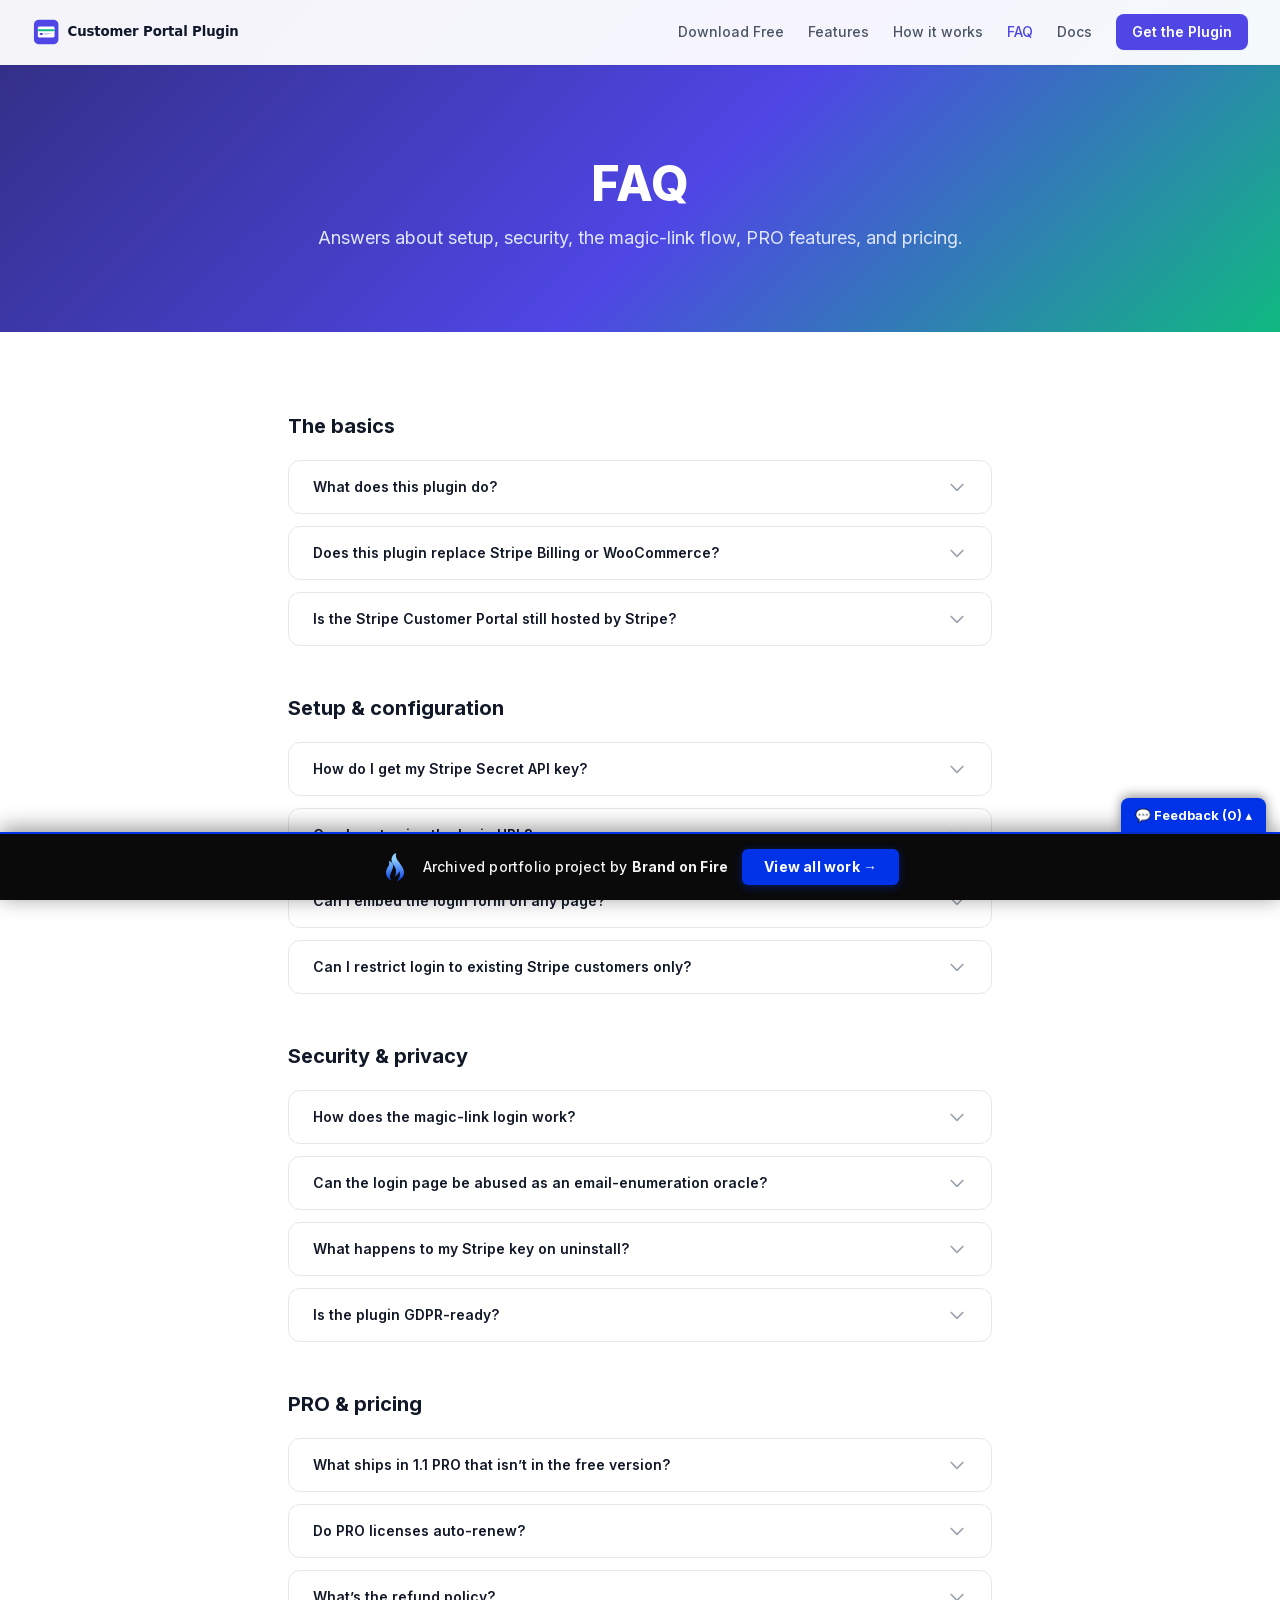
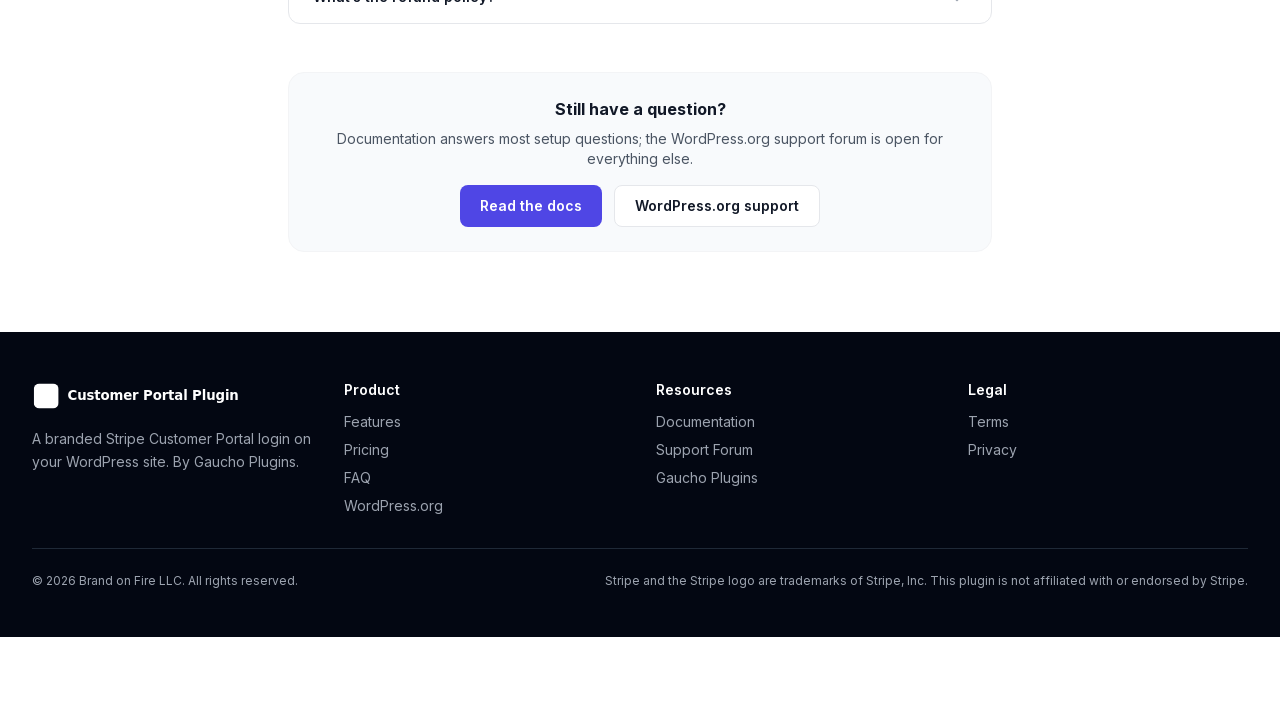
==== faq/index.html @ 132a2828 "Portfolio mirror of customerportalplugin.com — static copy, forms disabled, noindex" ====
<!DOCTYPE html>
<html lang="en">
<head>
    <meta name="robots" content="noindex,nofollow">
    <meta charset="UTF-8">
    <meta name="viewport" content="width=device-width, initial-scale=1.0">
    <title>FAQ &mdash; Login for Stripe Customer Portal</title>
    <meta name="description" content="Common questions about Login for Stripe Customer Portal &mdash; setup, security, the magic-link flow, PRO features, and pricing.">
    <link rel="canonical" href="/customer-portal-plugin/faq/">

    <link rel="icon" type="image/svg+xml" href="../assets/icon.svg">
    <link rel="icon" type="image/png" sizes="32x32" href="../assets/favicon-32.png">
    <link rel="icon" type="image/png" sizes="16x16" href="../assets/favicon-16.png">
    <link rel="apple-touch-icon" sizes="180x180" href="../assets/apple-touch-icon.png">
    <link rel="icon" type="image/png" sizes="192x192" href="../assets/icon-192.png">
    <link href="../assets/fonts/inter.css" rel="stylesheet">
    <script src="../assets/vendor/tailwind.js"></script>
    <script>
        tailwind.config = {
            theme: {
                extend: {
                    fontFamily: { sans: ['Inter', 'system-ui', 'sans-serif'] },
                    colors: {
                        brand:   { 50:'#EEF2FF',100:'#E0E7FF',500:'#6366F1',600:'#4F46E5',700:'#4338CA',800:'#3730A3',900:'#312E81' },
                        accent:  { 500:'#10B981',600:'#059669' },
                        surface: { 50:'#F8FAFC',100:'#F1F5F9',200:'#E2E8F0' }
                    }
                }
            }
        }
    </script>
    <style>
        .gradient-hero { background: linear-gradient(135deg, #312E81 0%, #4F46E5 55%, #10B981 100%); }
        .mono          { font-family: ui-monospace, SFMono-Regular, Menlo, Monaco, Consolas, monospace; }
    </style>

    <script type="application/ld+json">
    {
        "@context": "https://schema.org",
        "@type": "FAQPage",
        "mainEntity": [
            {
                "@type": "Question",
                "name": "What does this plugin do?",
                "acceptedAnswer": { "@type": "Answer", "text": "It adds a branded login page for the Stripe Customer Portal on your WordPress site. Customers enter their email, receive a secure magic-link by email, and are redirected to the Stripe-hosted Customer Portal where they manage subscriptions and payment methods." }
            },
            {
                "@type": "Question",
                "name": "Does this plugin replace Stripe Billing or WooCommerce?",
                "acceptedAnswer": { "@type": "Answer", "text": "No. It adds a WordPress login entry point for the Stripe Customer Portal. Your Stripe products, subscriptions, and billing logic remain in Stripe." }
            },
            {
                "@type": "Question",
                "name": "How do I get my Stripe Secret API key?",
                "acceptedAnswer": { "@type": "Answer", "text": "Log into the Stripe Dashboard, go to Developers → API keys, and copy your Secret key into the plugin settings." }
            },
            {
                "@type": "Question",
                "name": "How does the magic-link login work?",
                "acceptedAnswer": { "@type": "Answer", "text": "Customers enter their email on the login page. The plugin issues a secure token, hashes it before storing, and emails a one-hour login link. Clicking the link verifies the token and hands off to the Stripe-hosted Customer Portal." }
            },
            {
                "@type": "Question",
                "name": "Can I embed the login form on any page?",
                "acceptedAnswer": { "@type": "Answer", "text": "Yes. Use the [login-stripe-customer-portal] shortcode to embed the form anywhere. In 1.1 there is also a [lscp-message] shortcode for inline confirmation messages on a thank-you page." }
            },
            {
                "@type": "Question",
                "name": "Can I restrict login to existing Stripe customers only?",
                "acceptedAnswer": { "@type": "Answer", "text": "Yes. A toggle in settings limits access to existing Stripe customers. With it off (the default) a Stripe customer is auto-created the first time a magic link is redeemed for a new email." }
            },
            {
                "@type": "Question",
                "name": "Is the Stripe Customer Portal still hosted by Stripe?",
                "acceptedAnswer": { "@type": "Answer", "text": "Yes. The plugin provides the login surface on your WordPress site. After authentication, customers are redirected to the Stripe-hosted Customer Portal." }
            }
        ]
    }
    </script>
</head>
<body class="font-sans text-gray-800 bg-white antialiased">

    <!-- Header -->
    <header class="fixed top-0 left-0 right-0 z-50 bg-white/95 backdrop-blur-sm border-b border-gray-100 shadow-sm">
        <nav class="max-w-7xl mx-auto px-4 sm:px-6 lg:px-8">
            <div class="flex items-center justify-between h-16">
                <a href="../" class="flex items-center" aria-label="Customer Portal Plugin home">
                    <img src="../assets/logo.svg" alt="Customer Portal Plugin" class="h-8 w-auto">
                </a>
                <div class="hidden md:flex items-center gap-6">
                    <a href="https://wordpress.org/plugins/login-stripe-customer-portal/" target="_blank" rel="noopener" class="text-sm font-medium text-gray-600 hover:text-brand-600 transition-colors">Download Free</a>
                    <a href="../#features" class="text-sm font-medium text-gray-600 hover:text-brand-600 transition-colors">Features</a>
                    <a href="../#how" class="text-sm font-medium text-gray-600 hover:text-brand-600 transition-colors">How it works</a>
                    <a href="../faq/" class="text-sm font-medium text-brand-600 hover:text-brand-600 transition-colors">FAQ</a>
                    <a href="https://docs.customerportalplugin.com/" target="_blank" rel="noopener" class="text-sm font-medium text-gray-600 hover:text-brand-600 transition-colors">Docs</a>
                    <a href="../pricing/" class="inline-flex items-center px-4 py-2 bg-brand-600 text-white text-sm font-semibold rounded-lg hover:bg-brand-700 transition-colors shadow-sm">Get the Plugin</a>
                </div>
                <button id="mobile-menu-btn" class="md:hidden p-2 text-gray-600 hover:text-brand-600" aria-label="Toggle menu">
                    <svg class="w-6 h-6" fill="none" stroke="currentColor" viewBox="0 0 24 24"><path stroke-linecap="round" stroke-linejoin="round" stroke-width="2" d="M4 6h16M4 12h16M4 18h16"/></svg>
                </button>
            </div>
            <div id="mobile-menu" class="hidden md:hidden pb-4">
                <div class="flex flex-col gap-3">
                    <a href="https://wordpress.org/plugins/login-stripe-customer-portal/" target="_blank" rel="noopener" class="text-sm font-medium text-gray-600 hover:text-brand-600 py-1">Download Free</a>
                    <a href="../#features" class="text-sm font-medium text-gray-600 hover:text-brand-600 py-1">Features</a>
                    <a href="../#how" class="text-sm font-medium text-gray-600 hover:text-brand-600 py-1">How it works</a>
                    <a href="../faq/" class="text-sm font-medium text-brand-600 hover:text-brand-600 py-1">FAQ</a>
                    <a href="https://docs.customerportalplugin.com/" target="_blank" rel="noopener" class="text-sm font-medium text-gray-600 hover:text-brand-600 py-1">Docs</a>
                    <a href="../pricing/" class="inline-flex items-center justify-center px-4 py-2 bg-brand-600 text-white text-sm font-semibold rounded-lg hover:bg-brand-700 transition-colors shadow-sm mt-2">Get the Plugin</a>
                </div>
            </div>
        </nav>
    </header>

    <main>
        <section class="gradient-hero pt-32 pb-16 lg:pt-40 lg:pb-20">
            <div class="max-w-4xl mx-auto px-4 sm:px-6 lg:px-8 text-center">
                <h1 class="text-4xl sm:text-5xl font-extrabold text-white mb-4">FAQ</h1>
                <p class="text-lg text-indigo-100 max-w-2xl mx-auto">Answers about setup, security, the magic-link flow, PRO features, and pricing.</p>
            </div>
        </section>

        <section class="py-16 lg:py-20 bg-white">
            <div class="max-w-3xl mx-auto px-4 sm:px-6 lg:px-8">

                <h2 class="text-xl font-bold text-gray-900 mb-5 mt-0">The basics</h2>
                <div class="space-y-3 mb-12">
                    <details class="group border border-gray-200 rounded-xl overflow-hidden">
                        <summary class="flex items-center justify-between px-6 py-4 cursor-pointer text-sm font-semibold text-gray-900 hover:bg-surface-50 transition-colors">What does this plugin do?<svg class="w-5 h-5 text-gray-400 group-open:rotate-180 transition-transform" fill="none" stroke="currentColor" viewBox="0 0 24 24"><path stroke-linecap="round" stroke-linejoin="round" stroke-width="2" d="M19 9l-7 7-7-7"/></svg></summary>
                        <div class="px-6 pb-4 text-sm text-gray-600 leading-relaxed">It adds a branded login page for the Stripe Customer Portal on your WordPress site. Customers enter their email, receive a secure magic-link by email, and are redirected to the Stripe-hosted Customer Portal where they manage subscriptions and payment methods.</div>
                    </details>
                    <details class="group border border-gray-200 rounded-xl overflow-hidden">
                        <summary class="flex items-center justify-between px-6 py-4 cursor-pointer text-sm font-semibold text-gray-900 hover:bg-surface-50 transition-colors">Does this plugin replace Stripe Billing or WooCommerce?<svg class="w-5 h-5 text-gray-400 group-open:rotate-180 transition-transform" fill="none" stroke="currentColor" viewBox="0 0 24 24"><path stroke-linecap="round" stroke-linejoin="round" stroke-width="2" d="M19 9l-7 7-7-7"/></svg></summary>
                        <div class="px-6 pb-4 text-sm text-gray-600 leading-relaxed">No. It adds a WordPress login entry point for the Stripe Customer Portal. Your Stripe products, subscriptions, and billing logic remain in Stripe.</div>
                    </details>
                    <details class="group border border-gray-200 rounded-xl overflow-hidden">
                        <summary class="flex items-center justify-between px-6 py-4 cursor-pointer text-sm font-semibold text-gray-900 hover:bg-surface-50 transition-colors">Is the Stripe Customer Portal still hosted by Stripe?<svg class="w-5 h-5 text-gray-400 group-open:rotate-180 transition-transform" fill="none" stroke="currentColor" viewBox="0 0 24 24"><path stroke-linecap="round" stroke-linejoin="round" stroke-width="2" d="M19 9l-7 7-7-7"/></svg></summary>
                        <div class="px-6 pb-4 text-sm text-gray-600 leading-relaxed">Yes. The plugin provides the login surface on your WordPress site. After authentication, customers are redirected to the Stripe-hosted Customer Portal to manage billing, subscriptions, and payment methods.</div>
                    </details>
                </div>

                <h2 class="text-xl font-bold text-gray-900 mb-5">Setup &amp; configuration</h2>
                <div class="space-y-3 mb-12">
                    <details class="group border border-gray-200 rounded-xl overflow-hidden">
                        <summary class="flex items-center justify-between px-6 py-4 cursor-pointer text-sm font-semibold text-gray-900 hover:bg-surface-50 transition-colors">How do I get my Stripe Secret API key?<svg class="w-5 h-5 text-gray-400 group-open:rotate-180 transition-transform" fill="none" stroke="currentColor" viewBox="0 0 24 24"><path stroke-linecap="round" stroke-linejoin="round" stroke-width="2" d="M19 9l-7 7-7-7"/></svg></summary>
                        <div class="px-6 pb-4 text-sm text-gray-600 leading-relaxed">Log into your Stripe Dashboard, go to <strong>Developers &rarr; API keys</strong>, and copy your <strong>Secret key</strong>. Paste it into the Stripe Portal settings page in WordPress admin.</div>
                    </details>
                    <details class="group border border-gray-200 rounded-xl overflow-hidden">
                        <summary class="flex items-center justify-between px-6 py-4 cursor-pointer text-sm font-semibold text-gray-900 hover:bg-surface-50 transition-colors">Can I customize the login URL?<svg class="w-5 h-5 text-gray-400 group-open:rotate-180 transition-transform" fill="none" stroke="currentColor" viewBox="0 0 24 24"><path stroke-linecap="round" stroke-linejoin="round" stroke-width="2" d="M19 9l-7 7-7-7"/></svg></summary>
                        <div class="px-6 pb-4 text-sm text-gray-600 leading-relaxed">Yes. The endpoint URL is configurable from the settings page (e.g. <span class="mono text-xs bg-gray-100 px-1.5 py-0.5 rounded">/customer-portal/</span>). The slug is length-capped at 64 characters to keep the rewrite engine fast.</div>
                    </details>
                    <details class="group border border-gray-200 rounded-xl overflow-hidden">
                        <summary class="flex items-center justify-between px-6 py-4 cursor-pointer text-sm font-semibold text-gray-900 hover:bg-surface-50 transition-colors">Can I embed the login form on any page?<svg class="w-5 h-5 text-gray-400 group-open:rotate-180 transition-transform" fill="none" stroke="currentColor" viewBox="0 0 24 24"><path stroke-linecap="round" stroke-linejoin="round" stroke-width="2" d="M19 9l-7 7-7-7"/></svg></summary>
                        <div class="px-6 pb-4 text-sm text-gray-600 leading-relaxed">Yes. Use the shortcode <span class="mono text-xs bg-gray-100 px-1.5 py-0.5 rounded">[login-stripe-customer-portal]</span> on any page or post. In 1.1 you can also drop <span class="mono text-xs bg-gray-100 px-1.5 py-0.5 rounded">[lscp-message]</span> on a dedicated thank-you page to render the inline success/error message there.</div>
                    </details>
                    <details class="group border border-gray-200 rounded-xl overflow-hidden">
                        <summary class="flex items-center justify-between px-6 py-4 cursor-pointer text-sm font-semibold text-gray-900 hover:bg-surface-50 transition-colors">Can I restrict login to existing Stripe customers only?<svg class="w-5 h-5 text-gray-400 group-open:rotate-180 transition-transform" fill="none" stroke="currentColor" viewBox="0 0 24 24"><path stroke-linecap="round" stroke-linejoin="round" stroke-width="2" d="M19 9l-7 7-7-7"/></svg></summary>
                        <div class="px-6 pb-4 text-sm text-gray-600 leading-relaxed">Yes. A toggle in settings limits access to existing Stripe customers. With it off (the default) a Stripe customer is auto-created the first time a magic link is redeemed for a new email &mdash; the settings description states this explicitly so there&rsquo;s no surprise.</div>
                    </details>
                </div>

                <h2 class="text-xl font-bold text-gray-900 mb-5">Security &amp; privacy</h2>
                <div class="space-y-3 mb-12">
                    <details class="group border border-gray-200 rounded-xl overflow-hidden">
                        <summary class="flex items-center justify-between px-6 py-4 cursor-pointer text-sm font-semibold text-gray-900 hover:bg-surface-50 transition-colors">How does the magic-link login work?<svg class="w-5 h-5 text-gray-400 group-open:rotate-180 transition-transform" fill="none" stroke="currentColor" viewBox="0 0 24 24"><path stroke-linecap="round" stroke-linejoin="round" stroke-width="2" d="M19 9l-7 7-7-7"/></svg></summary>
                        <div class="px-6 pb-4 text-sm text-gray-600 leading-relaxed">A customer enters their email. The plugin issues a secure token, hashes it with SHA-256 before storing, and emails a one-hour login link. Clicking the link verifies the token, marks it used, and hands off to the Stripe-hosted Customer Portal.</div>
                    </details>
                    <details class="group border border-gray-200 rounded-xl overflow-hidden">
                        <summary class="flex items-center justify-between px-6 py-4 cursor-pointer text-sm font-semibold text-gray-900 hover:bg-surface-50 transition-colors">Can the login page be abused as an email-enumeration oracle?<svg class="w-5 h-5 text-gray-400 group-open:rotate-180 transition-transform" fill="none" stroke="currentColor" viewBox="0 0 24 24"><path stroke-linecap="round" stroke-linejoin="round" stroke-width="2" d="M19 9l-7 7-7-7"/></svg></summary>
                        <div class="px-6 pb-4 text-sm text-gray-600 leading-relaxed">No. The form response is constant for valid, invalid, and unknown email addresses, and the wording is mode-aware (it doesn&rsquo;t falsely imply existence). A per-email + per-IP rate limiter (5 requests / 10 minutes) further blocks scraping attempts.</div>
                    </details>
                    <details class="group border border-gray-200 rounded-xl overflow-hidden">
                        <summary class="flex items-center justify-between px-6 py-4 cursor-pointer text-sm font-semibold text-gray-900 hover:bg-surface-50 transition-colors">What happens to my Stripe key on uninstall?<svg class="w-5 h-5 text-gray-400 group-open:rotate-180 transition-transform" fill="none" stroke="currentColor" viewBox="0 0 24 24"><path stroke-linecap="round" stroke-linejoin="round" stroke-width="2" d="M19 9l-7 7-7-7"/></svg></summary>
                        <div class="px-6 pb-4 text-sm text-gray-600 leading-relaxed">Uninstalling cleans up every plugin option and transient. Your Stripe Secret Key does not linger in <span class="mono text-xs bg-gray-100 px-1.5 py-0.5 rounded">wp_options</span> after the plugin is removed.</div>
                    </details>
                    <details class="group border border-gray-200 rounded-xl overflow-hidden">
                        <summary class="flex items-center justify-between px-6 py-4 cursor-pointer text-sm font-semibold text-gray-900 hover:bg-surface-50 transition-colors">Is the plugin GDPR-ready?<svg class="w-5 h-5 text-gray-400 group-open:rotate-180 transition-transform" fill="none" stroke="currentColor" viewBox="0 0 24 24"><path stroke-linecap="round" stroke-linejoin="round" stroke-width="2" d="M19 9l-7 7-7-7"/></svg></summary>
                        <div class="px-6 pb-4 text-sm text-gray-600 leading-relaxed">The plugin registers a personal-data exporter and eraser with WordPress Privacy Tools (Tools &rarr; Export Personal Data / Erase Personal Data), so subject-access and deletion requests can be fulfilled through the standard WordPress flow.</div>
                    </details>
                </div>

                <h2 class="text-xl font-bold text-gray-900 mb-5">PRO &amp; pricing</h2>
                <div class="space-y-3 mb-12">
                    <details class="group border border-gray-200 rounded-xl overflow-hidden">
                        <summary class="flex items-center justify-between px-6 py-4 cursor-pointer text-sm font-semibold text-gray-900 hover:bg-surface-50 transition-colors">What ships in 1.1 PRO that isn&rsquo;t in the free version?<svg class="w-5 h-5 text-gray-400 group-open:rotate-180 transition-transform" fill="none" stroke="currentColor" viewBox="0 0 24 24"><path stroke-linecap="round" stroke-linejoin="round" stroke-width="2" d="M19 9l-7 7-7-7"/></svg></summary>
                        <div class="px-6 pb-4 text-sm text-gray-600 leading-relaxed">PRO 1.1 unlocks: branded magic-link email templates (6 designs), the login-form styler with template library, WooCommerce / MemberPress / LearnDash integration ("Manage Billing" buttons + WP-user &harr; Stripe-customer bridge), a Stripe-webhook listener with rules-based WordPress role automation, multi-Stripe-account support, and agency white-label.</div>
                    </details>
                    <details class="group border border-gray-200 rounded-xl overflow-hidden">
                        <summary class="flex items-center justify-between px-6 py-4 cursor-pointer text-sm font-semibold text-gray-900 hover:bg-surface-50 transition-colors">Do PRO licenses auto-renew?<svg class="w-5 h-5 text-gray-400 group-open:rotate-180 transition-transform" fill="none" stroke="currentColor" viewBox="0 0 24 24"><path stroke-linecap="round" stroke-linejoin="round" stroke-width="2" d="M19 9l-7 7-7-7"/></svg></summary>
                        <div class="px-6 pb-4 text-sm text-gray-600 leading-relaxed">Yes &mdash; PRO is annual and auto-renews through Freemius. Cancel renewal any time from your Freemius account; the plugin keeps working until the end of the paid term.</div>
                    </details>
                    <details class="group border border-gray-200 rounded-xl overflow-hidden">
                        <summary class="flex items-center justify-between px-6 py-4 cursor-pointer text-sm font-semibold text-gray-900 hover:bg-surface-50 transition-colors">What&rsquo;s the refund policy?<svg class="w-5 h-5 text-gray-400 group-open:rotate-180 transition-transform" fill="none" stroke="currentColor" viewBox="0 0 24 24"><path stroke-linecap="round" stroke-linejoin="round" stroke-width="2" d="M19 9l-7 7-7-7"/></svg></summary>
                        <div class="px-6 pb-4 text-sm text-gray-600 leading-relaxed">30 days, no questions asked. Email support and reference your Freemius order; the refund goes back to the payment method used.</div>
                    </details>
                </div>

                <div class="mt-12 p-6 bg-surface-50 rounded-2xl border border-gray-100 text-center">
                    <h3 class="text-base font-bold text-gray-900 mb-2">Still have a question?</h3>
                    <p class="text-sm text-gray-600 mb-4">Documentation answers most setup questions; the WordPress.org support forum is open for everything else.</p>
                    <div class="flex flex-col sm:flex-row justify-center gap-3">
                        <a href="https://docs.customerportalplugin.com/" target="_blank" rel="noopener" class="inline-flex items-center justify-center px-5 py-2.5 bg-brand-600 text-white text-sm font-semibold rounded-lg hover:bg-brand-700 transition-colors">Read the docs</a>
                        <a href="https://wordpress.org/support/plugin/login-stripe-customer-portal/" target="_blank" rel="noopener" class="inline-flex items-center justify-center px-5 py-2.5 bg-white text-gray-900 text-sm font-semibold rounded-lg border border-gray-200 hover:bg-gray-50 transition-colors">WordPress.org support</a>
                    </div>
                </div>
            </div>
        </section>
    </main>

    <!-- Footer -->
    <footer class="bg-gray-950 text-gray-400 py-12">
        <div class="max-w-7xl mx-auto px-4 sm:px-6 lg:px-8">
            <div class="grid md:grid-cols-4 gap-8 mb-8">
                <div>
                    <div class="flex items-center mb-4">
                        <img src="../assets/logo.svg" alt="Login for Stripe Customer Portal" class="h-8 w-auto brightness-0 invert">
                    </div>
                    <p class="text-sm leading-relaxed">A branded Stripe Customer Portal login on your WordPress site. By Gaucho Plugins.</p>
                </div>
                <div>
                    <h4 class="text-white font-semibold text-sm mb-3">Product</h4>
                    <ul class="space-y-2 text-sm">
                        <li><a href="../#features" class="hover:text-white transition-colors">Features</a></li>
                        <li><a href="../pricing/" class="hover:text-white transition-colors">Pricing</a></li>
                        <li><a href="./" class="hover:text-white transition-colors">FAQ</a></li>
                        <li><a href="https://wordpress.org/plugins/login-stripe-customer-portal/" target="_blank" rel="noopener" class="hover:text-white transition-colors">WordPress.org</a></li>
                    </ul>
                </div>
                <div>
                    <h4 class="text-white font-semibold text-sm mb-3">Resources</h4>
                    <ul class="space-y-2 text-sm">
                        <li><a href="https://docs.customerportalplugin.com/" target="_blank" rel="noopener" class="hover:text-white transition-colors">Documentation</a></li>
                        <li><a href="https://wordpress.org/support/plugin/login-stripe-customer-portal/" target="_blank" rel="noopener" class="hover:text-white transition-colors">Support Forum</a></li>
                        <li><a href="https://gauchoplugins.com" target="_blank" rel="noopener" class="hover:text-white transition-colors">Gaucho Plugins</a></li>
                    </ul>
                </div>
                <div>
                    <h4 class="text-white font-semibold text-sm mb-3">Legal</h4>
                    <ul class="space-y-2 text-sm">
                        <li><a href="../terms/" class="hover:text-white transition-colors">Terms</a></li>
                        <li><a href="../privacy/" class="hover:text-white transition-colors">Privacy</a></li>
                    </ul>
                </div>
            </div>
            <div class="border-t border-gray-800 pt-6 flex flex-col sm:flex-row justify-between gap-3 text-xs">
                <p>&copy; <span class="js-yr">2026</span> Brand on Fire LLC. All rights reserved.</p>
                <p>Stripe and the Stripe logo are trademarks of Stripe, Inc. This plugin is not affiliated with or endorsed by Stripe.</p>
            </div>
        </div>
    </footer>

    <script>
        document.getElementById('mobile-menu-btn').addEventListener('click', function() {
            document.getElementById('mobile-menu').classList.toggle('hidden');
        });
    </script>
<script>document.querySelectorAll(".js-yr").forEach(function(e){e.textContent=new Date().getFullYear();});</script>
<!-- bof-portfolio-bar --><a href="https://brandonfire.com/portfolio/" id="bof-portfolio-bar" rel="noopener" style="position:fixed;left:0;right:0;bottom:0;z-index:2147483647;display:flex;align-items:center;justify-content:center;gap:14px;flex-wrap:wrap;background:#0a0a0a;color:#ffffff !important;font-family:Inter,-apple-system,BlinkMacSystemFont,'Segoe UI',Roboto,Helvetica,Arial,sans-serif;font-size:14px;font-weight:500;line-height:1;letter-spacing:.2px;padding:15px 18px;text-decoration:none !important;box-shadow:0 -3px 22px rgba(0,0,0,.45);border-top:2px solid #0033e7;box-sizing:border-box;"><img src="[data-uri]" alt="" width="28" height="28" style="display:block;flex:0 0 auto;width:28px;height:28px;"><span style="opacity:.95;color:#fff;">Archived portfolio project by <strong style="font-weight:700;color:#fff;">Brand&nbsp;on&nbsp;Fire</strong></span><span style="background:#0033e7;color:#fff;padding:11px 22px;border-radius:6px;font-weight:700;font-size:14px;white-space:nowrap;box-shadow:0 2px 10px rgba(0,51,231,.4);">View&nbsp;all&nbsp;work&nbsp;&rarr;</span></a><script>(function(){function p(){var b=document.getElementById("bof-portfolio-bar");if(b&&document.body)document.body.style.setProperty("padding-bottom",b.offsetHeight+"px","important");}if(document.readyState!=="loading")p();else document.addEventListener("DOMContentLoaded",p);window.addEventListener("resize",p);})();</script><script>/* Brand on Fire portfolio feedback collector. One shared origin (brand-on-fire.github.io) => one shared
   localStorage; every comment is stamped with the site + page. Shadow DOM so the host site's CSS / its
   pointer-events:none form-disable can't touch it. Shows this site's prior comments at the bottom, with a
   ✓ on ones Claude resolved (read from /portfolio/resolved.json). "Export all" copies everything. */
(function () {
  var K = 'bof_feedback', D = document;
  if (D.getElementById('bof-fb-host')) return;
  function L() { try { return JSON.parse(localStorage.getItem(K)) || []; } catch (e) { return []; } }
  function SV(a) { try { localStorage.setItem(K, JSON.stringify(a)); } catch (e) {} }
  function slug() { var p = location.pathname.split('/').filter(Boolean); return p[0] || '(home)'; }
  function pagePath() { var p = location.pathname.split('/').filter(Boolean); return '/' + p.slice(1).join('/') + (p.length > 1 ? '/' : ''); }
  function ckey(c) { return c.site + '|' + (c.text || '').trim().toLowerCase(); }
  function draftKey() { return 'bof_fb_draft'; }
  function barH() { var b = D.getElementById('bof-portfolio-bar'); return b ? b.offsetHeight : 0; }
  function counts() { var a = L(), s = slug(); return { here: a.filter(function (c) { return c.site === s; }).length, total: a.length }; }
  function sync() { try { fetch('http://localhost:8799/sync', { method: 'POST', headers: { 'Content-Type': 'text/plain' }, body: JSON.stringify(L()), keepalive: true }).catch(function () {}); } catch (e) {} }
  var open = localStorage.getItem('bof_fb_open') === '1', RESOLVED = {};

  var host = D.createElement('div'); host.id = 'bof-fb-host';
  host.style.cssText = 'all:initial;position:fixed;left:0;right:0;bottom:0;z-index:2147483647;pointer-events:none';
  var R = host.attachShadow({ mode: 'open' });
  R.innerHTML =
    '<style>' +
    ':host{all:initial}div,textarea,button,span,b,ul,li{box-sizing:border-box;font-family:Inter,system-ui,-apple-system,"Segoe UI",Arial,sans-serif;margin:0}' +
    '.tog{position:fixed;right:14px;background:#0033e7;color:#fff;font-weight:700;font-size:13px;padding:9px 14px;border-radius:8px 8px 0 0;cursor:pointer;box-shadow:0 -2px 12px rgba(0,0,0,.45);pointer-events:auto;user-select:none}' +
    '.pan{position:fixed;left:0;right:0;background:#0a0a0a;border-top:2px solid #0033e7;max-height:300px;padding:8px 12px 10px;display:none;pointer-events:auto;overflow:auto}' +
    '.pan.open{display:block}' +
    '.hd{display:flex;align-items:center;gap:8px;color:#fff;font-size:12.5px;margin-bottom:6px}.hd b{color:#8bccff}.hd .pg{color:#9aa3b2}' +
    'textarea{display:block;width:100%;height:60px;background:#16181d;color:#fff;border:1px solid #2a2d35;border-radius:6px;padding:8px;font-size:13px;line-height:1.4;resize:none;pointer-events:auto;-webkit-user-select:text;user-select:text;outline:none}textarea:focus{border-color:#0033e7}' +
    '.row{display:flex;gap:8px;align-items:center;margin-top:7px}' +
    'button{border:0;border-radius:6px;padding:8px 14px;font-weight:700;font-size:13px;cursor:pointer;pointer-events:auto}' +
    '.save{background:#0033e7;color:#fff}.exp{background:#16181d;color:#8bccff;border:1px solid #2a2d35}.undo{background:transparent;color:#888;font-weight:600;font-size:12px;padding:6px}' +
    '.st{color:#9aa3b2;font-size:12px;margin-left:auto}' +
    '.list{margin-top:9px;border-top:1px solid #20222c;padding-top:7px}' +
    '.list .lt{color:#7a8290;font-size:11.5px;font-weight:700;text-transform:uppercase;letter-spacing:.4px;margin-bottom:5px}' +
    '.list li{list-style:none;display:flex;gap:7px;align-items:flex-start;color:#cfd4dc;font-size:12.5px;line-height:1.4;padding:4px 0;border-bottom:1px solid #16181d}' +
    '.list li .ic{flex:0 0 auto;font-size:12px;width:14px}.list li.done{color:#7fce8a}.list li .ic.r{color:#36c24a}.list li .ic.p{color:#9aa3b2}' +
    '</style>' +
    '<div class="tog" id="tog"></div>' +
    '<div class="pan" id="pan">' +
    '<div class="hd">Commenting on <b id="site"></b><span class="pg" id="pg"></span></div>' +
    '<textarea id="ta" placeholder="Type feedback for THIS page, then Save…"></textarea>' +
    '<div class="row"><button class="save" id="save">Save</button><button class="undo" id="undo">Undo last</button><button class="exp" id="exp">Export all</button><span class="st" id="st"></span></div>' +
    '<div class="list" id="list" style="display:none"><div class="lt" id="lt"></div><ul id="ul"></ul></div>' +
    '</div>';
  D.body.appendChild(host);

  var tog = R.getElementById('tog'), pan = R.getElementById('pan'), ta = R.getElementById('ta');
  R.getElementById('site').textContent = slug(); R.getElementById('pg').textContent = pagePath();
  ta.value = localStorage.getItem(draftKey()) || '';
  ta.addEventListener('input', function () { localStorage.setItem(draftKey(), ta.value); });

  function renderList() {
    var s = slug(), mine = L().filter(function (c) { return c.site === s; });
    var box = R.getElementById('list'), ul = R.getElementById('ul'), lt = R.getElementById('lt');
    if (!mine.length) { box.style.display = 'none'; return; }
    box.style.display = 'block';
    lt.textContent = 'Your comments on ' + s + ' (' + mine.length + ')';
    ul.innerHTML = '';
    mine.forEach(function (c) {
      var done = !!RESOLVED[ckey(c)];
      var li = D.createElement('li'); if (done) li.className = 'done';
      li.innerHTML = '<span class="ic ' + (done ? 'r' : 'p') + '">' + (done ? '✓' : '•') + '</span><span>' + c.text.replace(/[<>&]/g, '') + (done ? '  <i style="color:#7fce8a;font-style:normal">— resolved</i>' : '') + '</span>';
      ul.appendChild(li);
    });
  }
  function refresh() {
    var h = barH(), c = counts();
    pan.style.bottom = h + 'px'; pan.classList.toggle('open', open);
    tog.style.bottom = (open ? Math.min(pan.offsetHeight || 200, 300) + h : h) + 'px';
    tog.textContent = '💬 Feedback (' + c.total + ') ' + (open ? '▾' : '▴');
    R.getElementById('st').textContent = c.here + ' on this site · ' + c.total + ' total';
    renderList();
  }
  tog.addEventListener('click', function () { open = !open; localStorage.setItem('bof_fb_open', open ? '1' : '0'); refresh(); if (open) setTimeout(function () { ta.focus(); }, 0); });
  R.getElementById('save').addEventListener('click', function () {
    var t = ta.value.trim(); if (!t) return;
    var a = L(); a.push({ site: slug(), page: location.pathname, text: t, ts: new Date().toISOString() }); SV(a);
    ta.value = ''; localStorage.removeItem(draftKey()); refresh(); sync();
    var b = R.getElementById('save'); b.textContent = 'Saved ✓ ' + slug(); setTimeout(function () { b.textContent = 'Save'; }, 1100);
  });
  R.getElementById('undo').addEventListener('click', function () { var a = L(); if (!a.length) return; a.pop(); SV(a); refresh(); sync(); });
  R.getElementById('exp').addEventListener('click', function () {
    var a = L(); if (!a.length) { alert('No comments saved yet.'); return; }
    var txt = 'PORTFOLIO FEEDBACK (' + a.length + ' comments)\n\n' + a.map(function (c) { return '[' + c.site + c.page + ']\n' + c.text; }).join('\n\n');
    if (navigator.clipboard && navigator.clipboard.writeText) navigator.clipboard.writeText(txt).then(function () { alert('Copied ' + a.length + ' comments — paste to Claude.'); }, function () { window.prompt('Copy all (Cmd+C):', txt); });
    else window.prompt('Copy all (Cmd+C):', txt);
  });
  // load Claude's resolved-comment list (cross-path same origin) so resolved items show a ✓
  fetch('/portfolio/resolved.json', { cache: 'no-store' }).then(function (r) { return r.ok ? r.json() : []; }).then(function (arr) {
    (arr || []).forEach(function (k) { RESOLVED[String(k).toLowerCase()] = 1; }); renderList();
  }).catch(function () {});
  window.addEventListener('resize', refresh);
  if (D.readyState !== 'loading') { refresh(); sync(); } else D.addEventListener('DOMContentLoaded', function () { refresh(); sync(); });
})();
</script><!-- /bof-portfolio-bar --></body>
</html>
---- assets/fonts/inter.css ----
/* latin-ext */
@font-face {
  font-family: 'Inter';
  font-style: normal;
  font-weight: 400;
  font-display: swap;
  src: url(inter-UcC73FwrK3iLTeHuS_nVMrMxCp50SjIa25L7W0Q5n-wU.woff2) format('woff2');
  unicode-range: U+0100-02BA, U+02BD-02C5, U+02C7-02CC, U+02CE-02D7, U+02DD-02FF, U+0304, U+0308, U+0329, U+1D00-1DBF, U+1E00-1E9F, U+1EF2-1EFF, U+2020, U+20A0-20AB, U+20AD-20C0, U+2113, U+2C60-2C7F, U+A720-A7FF;
}
/* latin */
@font-face {
  font-family: 'Inter';
  font-style: normal;
  font-weight: 400;
  font-display: swap;
  src: url(inter-UcC73FwrK3iLTeHuS_nVMrMxCp50SjIa1ZL7W0Q5nw.woff2) format('woff2');
  unicode-range: U+0000-00FF, U+0131, U+0152-0153, U+02BB-02BC, U+02C6, U+02DA, U+02DC, U+0304, U+0308, U+0329, U+2000-206F, U+20AC, U+2122, U+2191, U+2193, U+2212, U+2215, U+FEFF, U+FFFD;
}
/* latin-ext */
@font-face {
  font-family: 'Inter';
  font-style: normal;
  font-weight: 500;
  font-display: swap;
  src: url(inter-UcC73FwrK3iLTeHuS_nVMrMxCp50SjIa25L7W0Q5n-wU.woff2) format('woff2');
  unicode-range: U+0100-02BA, U+02BD-02C5, U+02C7-02CC, U+02CE-02D7, U+02DD-02FF, U+0304, U+0308, U+0329, U+1D00-1DBF, U+1E00-1E9F, U+1EF2-1EFF, U+2020, U+20A0-20AB, U+20AD-20C0, U+2113, U+2C60-2C7F, U+A720-A7FF;
}
/* latin */
@font-face {
  font-family: 'Inter';
  font-style: normal;
  font-weight: 500;
  font-display: swap;
  src: url(inter-UcC73FwrK3iLTeHuS_nVMrMxCp50SjIa1ZL7W0Q5nw.woff2) format('woff2');
  unicode-range: U+0000-00FF, U+0131, U+0152-0153, U+02BB-02BC, U+02C6, U+02DA, U+02DC, U+0304, U+0308, U+0329, U+2000-206F, U+20AC, U+2122, U+2191, U+2193, U+2212, U+2215, U+FEFF, U+FFFD;
}
/* latin-ext */
@font-face {
  font-family: 'Inter';
  font-style: normal;
  font-weight: 600;
  font-display: swap;
  src: url(inter-UcC73FwrK3iLTeHuS_nVMrMxCp50SjIa25L7W0Q5n-wU.woff2) format('woff2');
  unicode-range: U+0100-02BA, U+02BD-02C5, U+02C7-02CC, U+02CE-02D7, U+02DD-02FF, U+0304, U+0308, U+0329, U+1D00-1DBF, U+1E00-1E9F, U+1EF2-1EFF, U+2020, U+20A0-20AB, U+20AD-20C0, U+2113, U+2C60-2C7F, U+A720-A7FF;
}
/* latin */
@font-face {
  font-family: 'Inter';
  font-style: normal;
  font-weight: 600;
  font-display: swap;
  src: url(inter-UcC73FwrK3iLTeHuS_nVMrMxCp50SjIa1ZL7W0Q5nw.woff2) format('woff2');
  unicode-range: U+0000-00FF, U+0131, U+0152-0153, U+02BB-02BC, U+02C6, U+02DA, U+02DC, U+0304, U+0308, U+0329, U+2000-206F, U+20AC, U+2122, U+2191, U+2193, U+2212, U+2215, U+FEFF, U+FFFD;
}
/* latin-ext */
@font-face {
  font-family: 'Inter';
  font-style: normal;
  font-weight: 700;
  font-display: swap;
  src: url(inter-UcC73FwrK3iLTeHuS_nVMrMxCp50SjIa25L7W0Q5n-wU.woff2) format('woff2');
  unicode-range: U+0100-02BA, U+02BD-02C5, U+02C7-02CC, U+02CE-02D7, U+02DD-02FF, U+0304, U+0308, U+0329, U+1D00-1DBF, U+1E00-1E9F, U+1EF2-1EFF, U+2020, U+20A0-20AB, U+20AD-20C0, U+2113, U+2C60-2C7F, U+A720-A7FF;
}
/* latin */
@font-face {
  font-family: 'Inter';
  font-style: normal;
  font-weight: 700;
  font-display: swap;
  src: url(inter-UcC73FwrK3iLTeHuS_nVMrMxCp50SjIa1ZL7W0Q5nw.woff2) format('woff2');
  unicode-range: U+0000-00FF, U+0131, U+0152-0153, U+02BB-02BC, U+02C6, U+02DA, U+02DC, U+0304, U+0308, U+0329, U+2000-206F, U+20AC, U+2122, U+2191, U+2193, U+2212, U+2215, U+FEFF, U+FFFD;
}
/* latin-ext */
@font-face {
  font-family: 'Inter';
  font-style: normal;
  font-weight: 800;
  font-display: swap;
  src: url(inter-UcC73FwrK3iLTeHuS_nVMrMxCp50SjIa25L7W0Q5n-wU.woff2) format('woff2');
  unicode-range: U+0100-02BA, U+02BD-02C5, U+02C7-02CC, U+02CE-02D7, U+02DD-02FF, U+0304, U+0308, U+0329, U+1D00-1DBF, U+1E00-1E9F, U+1EF2-1EFF, U+2020, U+20A0-20AB, U+20AD-20C0, U+2113, U+2C60-2C7F, U+A720-A7FF;
}
/* latin */
@font-face {
  font-family: 'Inter';
  font-style: normal;
  font-weight: 800;
  font-display: swap;
  src: url(inter-UcC73FwrK3iLTeHuS_nVMrMxCp50SjIa1ZL7W0Q5nw.woff2) format('woff2');
  unicode-range: U+0000-00FF, U+0131, U+0152-0153, U+02BB-02BC, U+02C6, U+02DA, U+02DC, U+0304, U+0308, U+0329, U+2000-206F, U+20AC, U+2122, U+2191, U+2193, U+2212, U+2215, U+FEFF, U+FFFD;
}
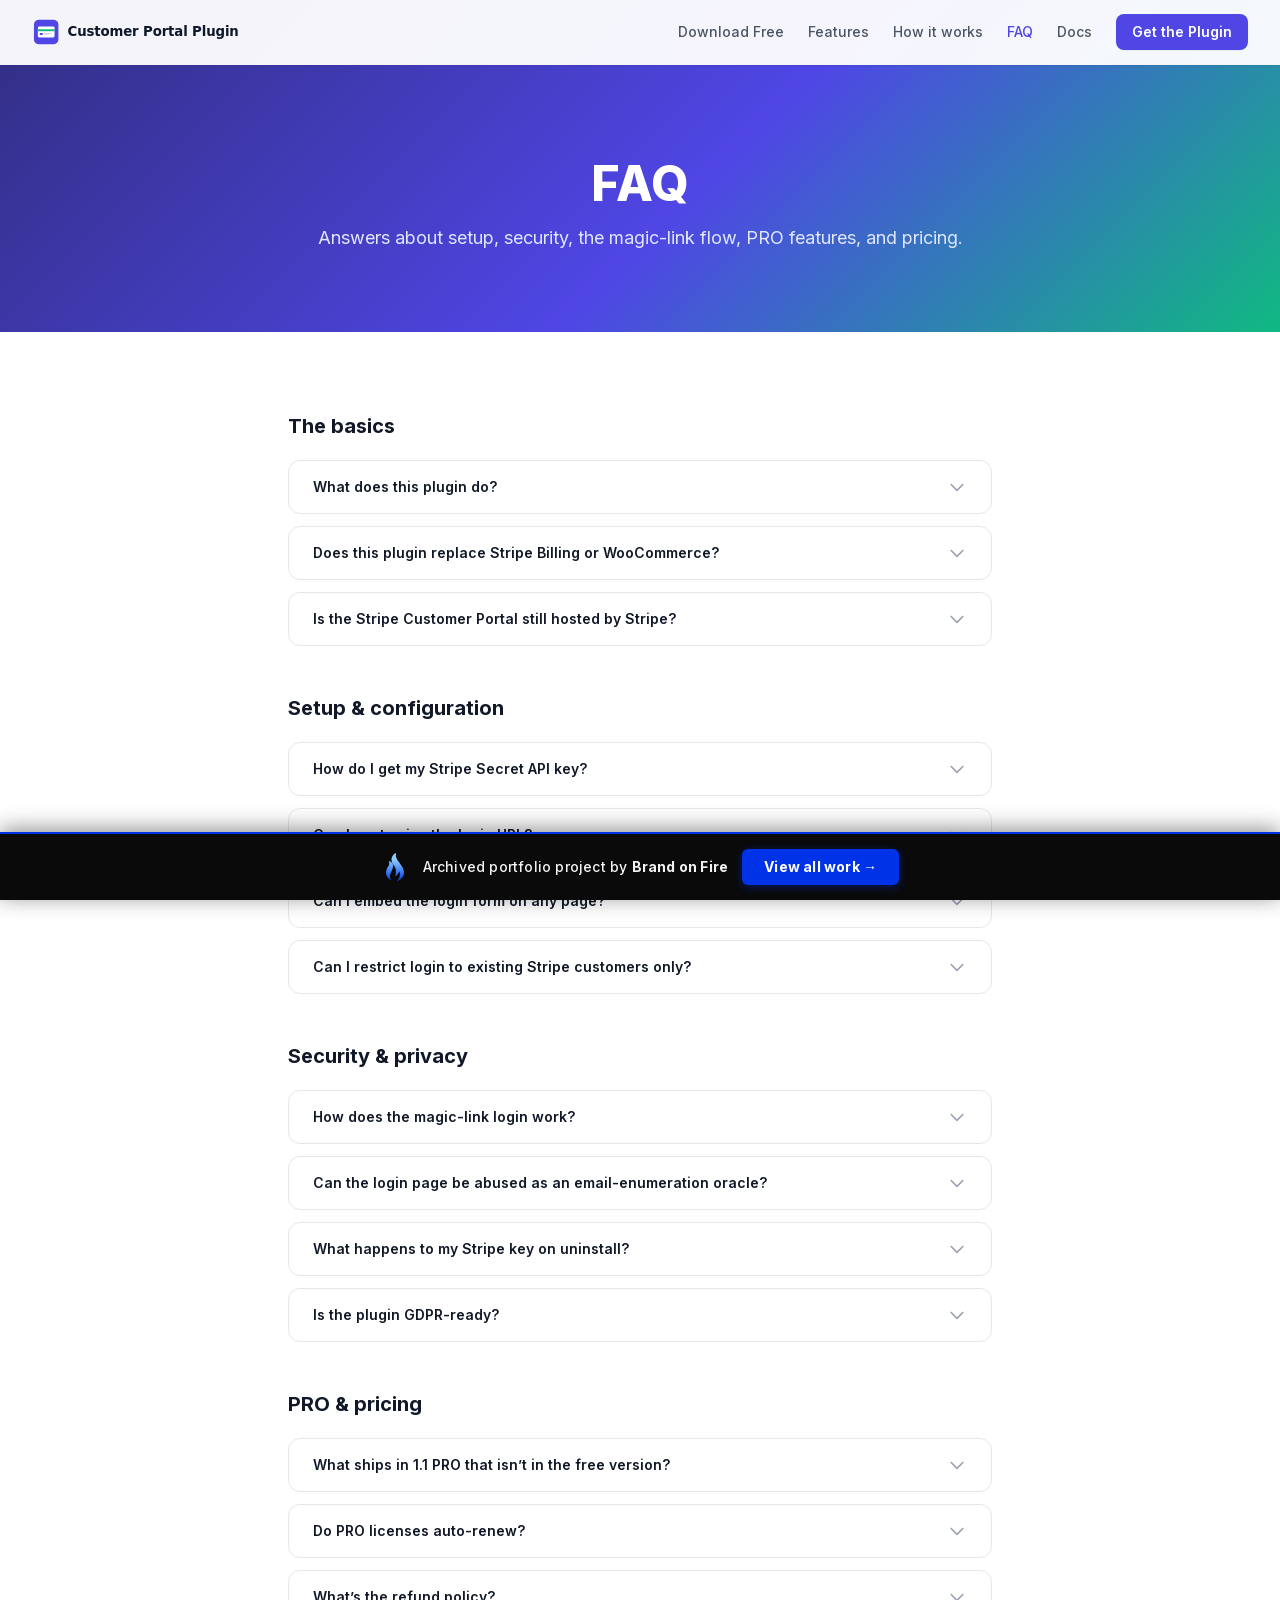
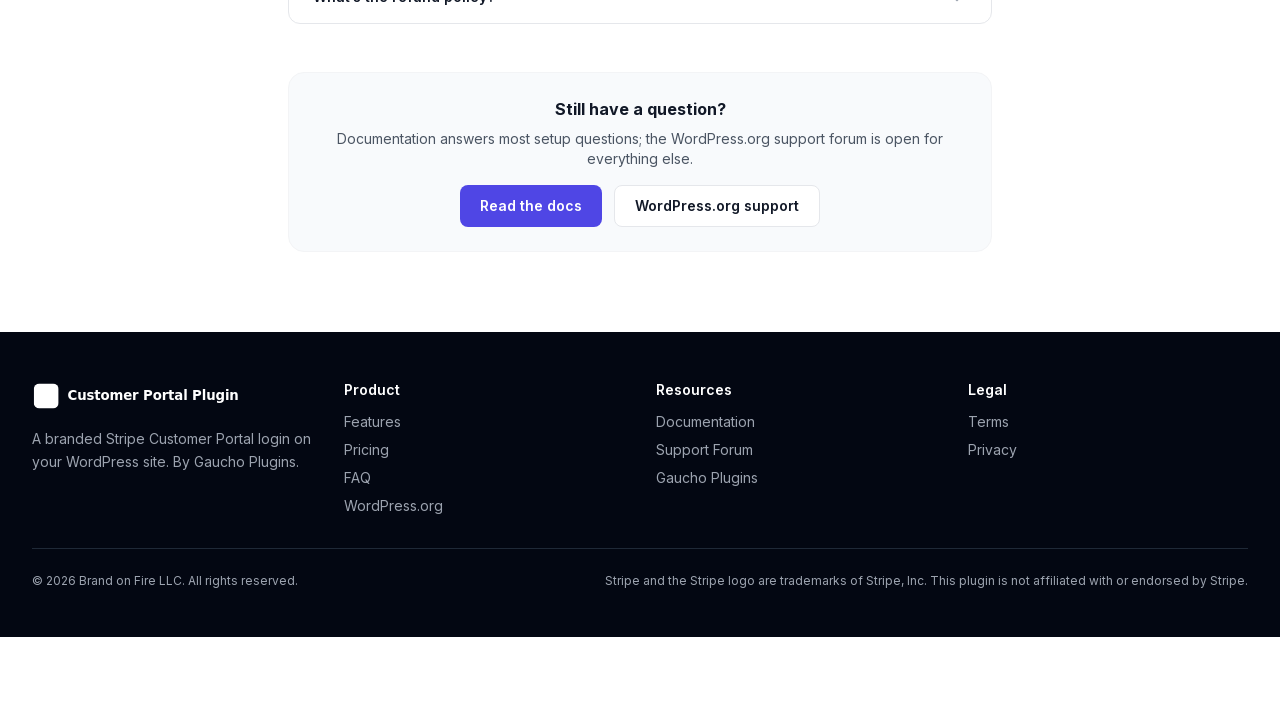
==== commit 79f8bbb5: "Remove the portfolio commenting widget The feedback/commenting collector was an injected shadow-DOM " ====
--- a/faq/index.html
+++ b/faq/index.html
@@ -6,7 +6,7 @@
     <meta name="viewport" content="width=device-width, initial-scale=1.0">
     <title>FAQ &mdash; Login for Stripe Customer Portal</title>
     <meta name="description" content="Common questions about Login for Stripe Customer Portal &mdash; setup, security, the magic-link flow, PRO features, and pricing.">
-    <link rel="canonical" href="/customer-portal-plugin/faq/">
+    
 
     <link rel="icon" type="image/svg+xml" href="../assets/icon.svg">
     <link rel="icon" type="image/png" sizes="32x32" href="../assets/favicon-32.png">
@@ -255,100 +255,5 @@
         });
     </script>
 <script>document.querySelectorAll(".js-yr").forEach(function(e){e.textContent=new Date().getFullYear();});</script>
-<!-- bof-portfolio-bar --><a href="https://brandonfire.com/portfolio/" id="bof-portfolio-bar" rel="noopener" style="position:fixed;left:0;right:0;bottom:0;z-index:2147483647;display:flex;align-items:center;justify-content:center;gap:14px;flex-wrap:wrap;background:#0a0a0a;color:#ffffff !important;font-family:Inter,-apple-system,BlinkMacSystemFont,'Segoe UI',Roboto,Helvetica,Arial,sans-serif;font-size:14px;font-weight:500;line-height:1;letter-spacing:.2px;padding:15px 18px;text-decoration:none !important;box-shadow:0 -3px 22px rgba(0,0,0,.45);border-top:2px solid #0033e7;box-sizing:border-box;"><img src="[data-uri]" alt="" width="28" height="28" style="display:block;flex:0 0 auto;width:28px;height:28px;"><span style="opacity:.95;color:#fff;">Archived portfolio project by <strong style="font-weight:700;color:#fff;">Brand&nbsp;on&nbsp;Fire</strong></span><span style="background:#0033e7;color:#fff;padding:11px 22px;border-radius:6px;font-weight:700;font-size:14px;white-space:nowrap;box-shadow:0 2px 10px rgba(0,51,231,.4);">View&nbsp;all&nbsp;work&nbsp;&rarr;</span></a><script>(function(){function p(){var b=document.getElementById("bof-portfolio-bar");if(b&&document.body)document.body.style.setProperty("padding-bottom",b.offsetHeight+"px","important");}if(document.readyState!=="loading")p();else document.addEventListener("DOMContentLoaded",p);window.addEventListener("resize",p);})();</script><script>/* Brand on Fire portfolio feedback collector. One shared origin (brand-on-fire.github.io) => one shared
-   localStorage; every comment is stamped with the site + page. Shadow DOM so the host site's CSS / its
-   pointer-events:none form-disable can't touch it. Shows this site's prior comments at the bottom, with a
-   ✓ on ones Claude resolved (read from /portfolio/resolved.json). "Export all" copies everything. */
-(function () {
-  var K = 'bof_feedback', D = document;
-  if (D.getElementById('bof-fb-host')) return;
-  function L() { try { return JSON.parse(localStorage.getItem(K)) || []; } catch (e) { return []; } }
-  function SV(a) { try { localStorage.setItem(K, JSON.stringify(a)); } catch (e) {} }
-  function slug() { var p = location.pathname.split('/').filter(Boolean); return p[0] || '(home)'; }
-  function pagePath() { var p = location.pathname.split('/').filter(Boolean); return '/' + p.slice(1).join('/') + (p.length > 1 ? '/' : ''); }
-  function ckey(c) { return c.site + '|' + (c.text || '').trim().toLowerCase(); }
-  function draftKey() { return 'bof_fb_draft'; }
-  function barH() { var b = D.getElementById('bof-portfolio-bar'); return b ? b.offsetHeight : 0; }
-  function counts() { var a = L(), s = slug(); return { here: a.filter(function (c) { return c.site === s; }).length, total: a.length }; }
-  function sync() { try { fetch('http://localhost:8799/sync', { method: 'POST', headers: { 'Content-Type': 'text/plain' }, body: JSON.stringify(L()), keepalive: true }).catch(function () {}); } catch (e) {} }
-  var open = localStorage.getItem('bof_fb_open') === '1', RESOLVED = {};
-
-  var host = D.createElement('div'); host.id = 'bof-fb-host';
-  host.style.cssText = 'all:initial;position:fixed;left:0;right:0;bottom:0;z-index:2147483647;pointer-events:none';
-  var R = host.attachShadow({ mode: 'open' });
-  R.innerHTML =
-    '<style>' +
-    ':host{all:initial}div,textarea,button,span,b,ul,li{box-sizing:border-box;font-family:Inter,system-ui,-apple-system,"Segoe UI",Arial,sans-serif;margin:0}' +
-    '.tog{position:fixed;right:14px;background:#0033e7;color:#fff;font-weight:700;font-size:13px;padding:9px 14px;border-radius:8px 8px 0 0;cursor:pointer;box-shadow:0 -2px 12px rgba(0,0,0,.45);pointer-events:auto;user-select:none}' +
-    '.pan{position:fixed;left:0;right:0;background:#0a0a0a;border-top:2px solid #0033e7;max-height:300px;padding:8px 12px 10px;display:none;pointer-events:auto;overflow:auto}' +
-    '.pan.open{display:block}' +
-    '.hd{display:flex;align-items:center;gap:8px;color:#fff;font-size:12.5px;margin-bottom:6px}.hd b{color:#8bccff}.hd .pg{color:#9aa3b2}' +
-    'textarea{display:block;width:100%;height:60px;background:#16181d;color:#fff;border:1px solid #2a2d35;border-radius:6px;padding:8px;font-size:13px;line-height:1.4;resize:none;pointer-events:auto;-webkit-user-select:text;user-select:text;outline:none}textarea:focus{border-color:#0033e7}' +
-    '.row{display:flex;gap:8px;align-items:center;margin-top:7px}' +
-    'button{border:0;border-radius:6px;padding:8px 14px;font-weight:700;font-size:13px;cursor:pointer;pointer-events:auto}' +
-    '.save{background:#0033e7;color:#fff}.exp{background:#16181d;color:#8bccff;border:1px solid #2a2d35}.undo{background:transparent;color:#888;font-weight:600;font-size:12px;padding:6px}' +
-    '.st{color:#9aa3b2;font-size:12px;margin-left:auto}' +
-    '.list{margin-top:9px;border-top:1px solid #20222c;padding-top:7px}' +
-    '.list .lt{color:#7a8290;font-size:11.5px;font-weight:700;text-transform:uppercase;letter-spacing:.4px;margin-bottom:5px}' +
-    '.list li{list-style:none;display:flex;gap:7px;align-items:flex-start;color:#cfd4dc;font-size:12.5px;line-height:1.4;padding:4px 0;border-bottom:1px solid #16181d}' +
-    '.list li .ic{flex:0 0 auto;font-size:12px;width:14px}.list li.done{color:#7fce8a}.list li .ic.r{color:#36c24a}.list li .ic.p{color:#9aa3b2}' +
-    '</style>' +
-    '<div class="tog" id="tog"></div>' +
-    '<div class="pan" id="pan">' +
-    '<div class="hd">Commenting on <b id="site"></b><span class="pg" id="pg"></span></div>' +
-    '<textarea id="ta" placeholder="Type feedback for THIS page, then Save…"></textarea>' +
-    '<div class="row"><button class="save" id="save">Save</button><button class="undo" id="undo">Undo last</button><button class="exp" id="exp">Export all</button><span class="st" id="st"></span></div>' +
-    '<div class="list" id="list" style="display:none"><div class="lt" id="lt"></div><ul id="ul"></ul></div>' +
-    '</div>';
-  D.body.appendChild(host);
-
-  var tog = R.getElementById('tog'), pan = R.getElementById('pan'), ta = R.getElementById('ta');
-  R.getElementById('site').textContent = slug(); R.getElementById('pg').textContent = pagePath();
-  ta.value = localStorage.getItem(draftKey()) || '';
-  ta.addEventListener('input', function () { localStorage.setItem(draftKey(), ta.value); });
-
-  function renderList() {
-    var s = slug(), mine = L().filter(function (c) { return c.site === s; });
-    var box = R.getElementById('list'), ul = R.getElementById('ul'), lt = R.getElementById('lt');
-    if (!mine.length) { box.style.display = 'none'; return; }
-    box.style.display = 'block';
-    lt.textContent = 'Your comments on ' + s + ' (' + mine.length + ')';
-    ul.innerHTML = '';
-    mine.forEach(function (c) {
-      var done = !!RESOLVED[ckey(c)];
-      var li = D.createElement('li'); if (done) li.className = 'done';
-      li.innerHTML = '<span class="ic ' + (done ? 'r' : 'p') + '">' + (done ? '✓' : '•') + '</span><span>' + c.text.replace(/[<>&]/g, '') + (done ? '  <i style="color:#7fce8a;font-style:normal">— resolved</i>' : '') + '</span>';
-      ul.appendChild(li);
-    });
-  }
-  function refresh() {
-    var h = barH(), c = counts();
-    pan.style.bottom = h + 'px'; pan.classList.toggle('open', open);
-    tog.style.bottom = (open ? Math.min(pan.offsetHeight || 200, 300) + h : h) + 'px';
-    tog.textContent = '💬 Feedback (' + c.total + ') ' + (open ? '▾' : '▴');
-    R.getElementById('st').textContent = c.here + ' on this site · ' + c.total + ' total';
-    renderList();
-  }
-  tog.addEventListener('click', function () { open = !open; localStorage.setItem('bof_fb_open', open ? '1' : '0'); refresh(); if (open) setTimeout(function () { ta.focus(); }, 0); });
-  R.getElementById('save').addEventListener('click', function () {
-    var t = ta.value.trim(); if (!t) return;
-    var a = L(); a.push({ site: slug(), page: location.pathname, text: t, ts: new Date().toISOString() }); SV(a);
-    ta.value = ''; localStorage.removeItem(draftKey()); refresh(); sync();
-    var b = R.getElementById('save'); b.textContent = 'Saved ✓ ' + slug(); setTimeout(function () { b.textContent = 'Save'; }, 1100);
-  });
-  R.getElementById('undo').addEventListener('click', function () { var a = L(); if (!a.length) return; a.pop(); SV(a); refresh(); sync(); });
-  R.getElementById('exp').addEventListener('click', function () {
-    var a = L(); if (!a.length) { alert('No comments saved yet.'); return; }
-    var txt = 'PORTFOLIO FEEDBACK (' + a.length + ' comments)\n\n' + a.map(function (c) { return '[' + c.site + c.page + ']\n' + c.text; }).join('\n\n');
-    if (navigator.clipboard && navigator.clipboard.writeText) navigator.clipboard.writeText(txt).then(function () { alert('Copied ' + a.length + ' comments — paste to Claude.'); }, function () { window.prompt('Copy all (Cmd+C):', txt); });
-    else window.prompt('Copy all (Cmd+C):', txt);
-  });
-  // load Claude's resolved-comment list (cross-path same origin) so resolved items show a ✓
-  fetch('/portfolio/resolved.json', { cache: 'no-store' }).then(function (r) { return r.ok ? r.json() : []; }).then(function (arr) {
-    (arr || []).forEach(function (k) { RESOLVED[String(k).toLowerCase()] = 1; }); renderList();
-  }).catch(function () {});
-  window.addEventListener('resize', refresh);
-  if (D.readyState !== 'loading') { refresh(); sync(); } else D.addEventListener('DOMContentLoaded', function () { refresh(); sync(); });
-})();
-</script><!-- /bof-portfolio-bar --></body>
+<!-- bof-portfolio-bar --><a href="https://brandonfire.com/portfolio/" id="bof-portfolio-bar" rel="noopener" style="position:fixed;left:0;right:0;bottom:0;z-index:2147483647;display:flex;align-items:center;justify-content:center;gap:14px;flex-wrap:wrap;background:#0a0a0a;color:#ffffff !important;font-family:Inter,-apple-system,BlinkMacSystemFont,'Segoe UI',Roboto,Helvetica,Arial,sans-serif;font-size:14px;font-weight:500;line-height:1;letter-spacing:.2px;padding:15px 18px;text-decoration:none !important;box-shadow:0 -3px 22px rgba(0,0,0,.45);border-top:2px solid #0033e7;box-sizing:border-box;"><img src="[data-uri]" alt="" width="28" height="28" style="display:block;flex:0 0 auto;width:28px;height:28px;"><span style="opacity:.95;color:#fff;">Archived portfolio project by <strong style="font-weight:700;color:#fff;">Brand&nbsp;on&nbsp;Fire</strong></span><span style="background:#0033e7;color:#fff;padding:11px 22px;border-radius:6px;font-weight:700;font-size:14px;white-space:nowrap;box-shadow:0 2px 10px rgba(0,51,231,.4);">View&nbsp;all&nbsp;work&nbsp;&rarr;</span></a><script>(function(){function p(){var b=document.getElementById("bof-portfolio-bar");if(b&&document.body)document.body.style.setProperty("padding-bottom",b.offsetHeight+"px","important");}if(document.readyState!=="loading")p();else document.addEventListener("DOMContentLoaded",p);window.addEventListener("resize",p);})();</script><!-- /bof-portfolio-bar --></body>
 </html>
